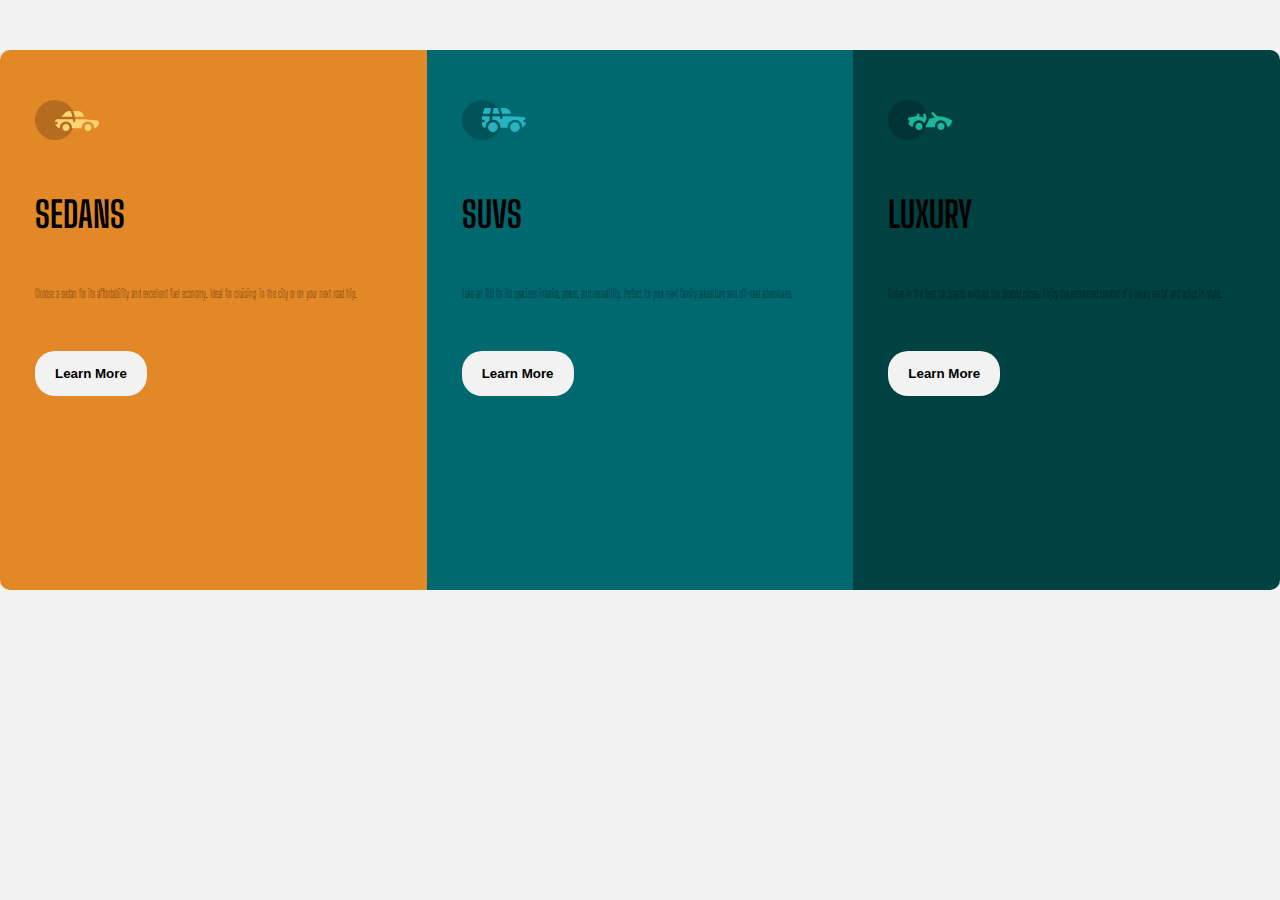
==== index.html @ 9f795fcb "Finally succeeded with the exercise files" ====
<!DOCTYPE html>
<html lang="en">
  <head>
    <meta charset="UTF-8" />
    <meta http-equiv="X-UA-Compatible" content="IE=edge" />
    <meta name="viewport" content="width=device-width, initial-scale=1.0" />
    <title>Flex Exercise</title>
    <link
      rel="shortcut icon"
      href="/images/favicon-32x32.png"
      type="image/x-icon"
    />
    <style>
      @import url("https://fonts.googleapis.com/css2?family=Big+Shoulders+Display:wght@700&family=Lexend+Deca&display=swap");

      * {
        padding: 0;
        margin: 0;
      }
      body {
        background-color: hsl(0, 0%, 95%);
        font-family: "Big Shoulders Display", "Lexend Deca", sans-serif;
      }
      #main-container {
        display: flex;
        margin-left: auto;
        margin-right: auto;
        margin-top: 50px;
        min-height: 60vh;
        max-width: 1440px;
      }
      #box1,
      #box2,
      #box3 {
        width: 33.333%;
        padding-left: 15px;
      }
      #box1 {
        background-color: hsl(31, 77%, 52%);
        border-radius: 10px 0 0 10px;
      }
      #box2 {
        background-color: hsl(184, 100%, 22%);
      }
      #box3 {
        background-color: hsl(179, 100%, 13%);
        border-radius: 0 10px 10px 0;
      }
      img,
      h2,
      p,
      button {
        margin-left: 20px;
        margin-top: 50px;
      }
      h2 {
        font-size: 36px;
      }
      p {
        font-size: 12px;
        font-weight: 100;
      }
      button {
        background-color: hsl(0, 0%, 95%);
        border: none;
        padding: 15px 20px;
        border-radius: 20px;
        font-weight: bold;
        margin-bottom: 30px;
        margin-top: 50px;
      }
      #box1 button:hover {
        background-color: hsl(31, 77%, 52%);
        border: 3px solid white;
      }
      #box2 button:hover {
        background-color: hsl(184, 100%, 22%);
        border: 3px solid white;
      }
      #box3 button:hover {
        background-color: hsl(179, 100%, 13%);
        border: 3px solid white;
      }
    </style>
  </head>
  <body>
    <div id="main-container">
      <div id="box1">
        <figure>
          <img src="/images/icon-sedans.svg" alt="Sedan" />
        </figure>
        <h2>SEDANS</h2>
        <p>
          Choose a sedan for its affordability and excellent fuel economy. Ideal
          for cruising in the city or on your next road trip.
        </p>
        <button type="submit">Learn More</button>
      </div>
      <!--end of box1-->
      <div id="box2">
        <figure>
          <img src="/images/icon-suvs.svg" alt="Sedan" />
        </figure>
        <h2>SUVS</h2>
        <p>
          Take an SUV for its spacious interior, power, and versatility. Perfect
          for your next family adventure and off-road adventures.
        </p>
        <button type="submit">Learn More</button>
      </div>
      <!--end of box2-->
      <div id="box3">
        <figure>
          <img src="/images/icon-luxury.svg" alt="Sedan" />
        </figure>
        <h2>LUXURY</h2>
        <p>
          Cruise in the best car brands without the bloated prices. Enjoy the
          enhanced comfort of a luxury rental and arrive in style.
        </p>
        <button type="submit">Learn More</button>
      </div>
      <!--end of box3-->
    </div>
    <!--end of main container-->
  </body>
</html>
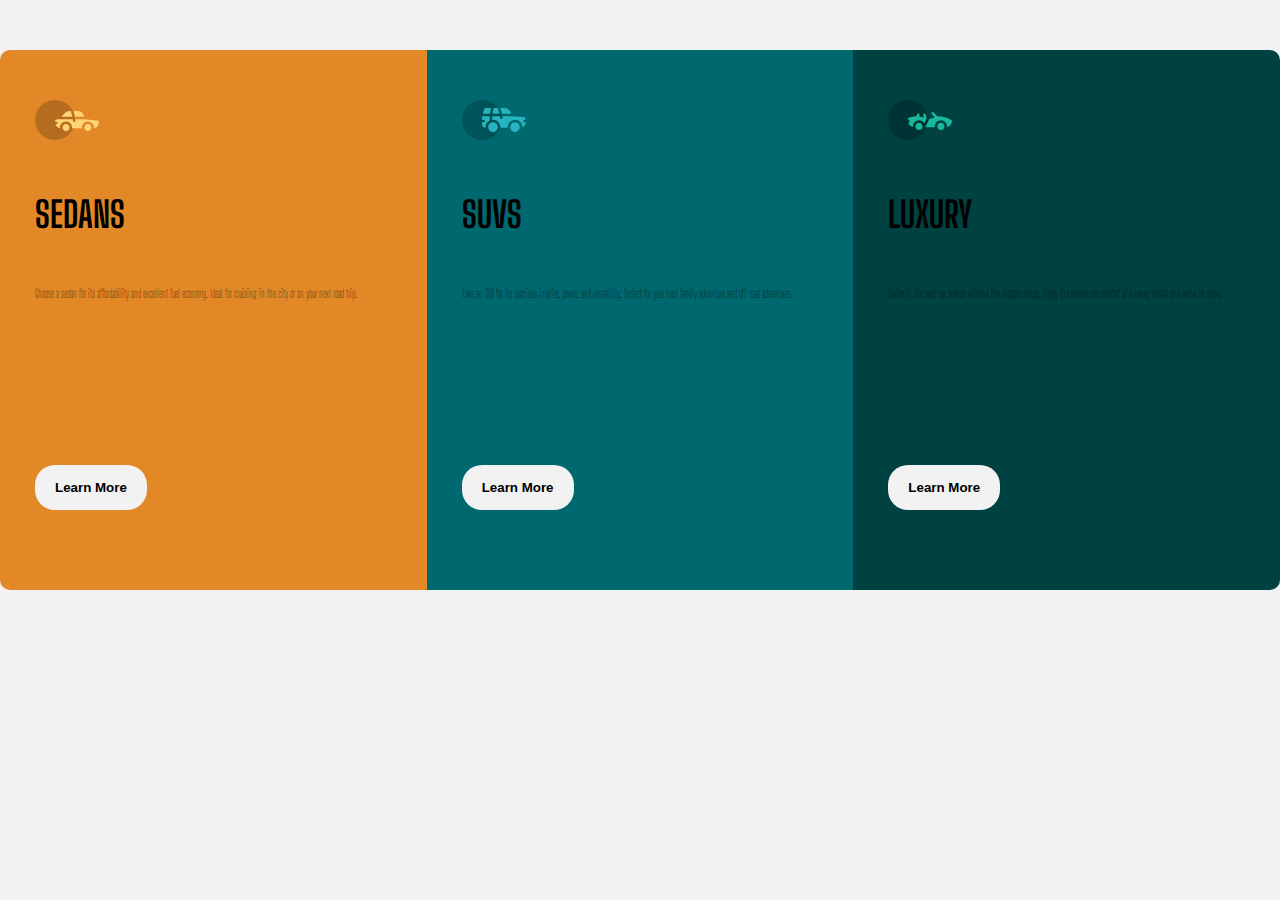
==== commit b06f44bc: "Fixed the positioning of the buttoms at the bottom of each flex section" ====
--- a/index.html
+++ b/index.html
@@ -93,7 +93,7 @@
         <p>
           Choose a sedan for its affordability and excellent fuel economy. Ideal
           for cruising in the city or on your next road trip.
-        </p>
+        </p><br><br><br><br><br><br>
         <button type="submit">Learn More</button>
       </div>
       <!--end of box1-->
@@ -105,7 +105,7 @@
         <p>
           Take an SUV for its spacious interior, power, and versatility. Perfect
           for your next family adventure and off-road adventures.
-        </p>
+        </p><br><br><br><br><br><br>
         <button type="submit">Learn More</button>
       </div>
       <!--end of box2-->
@@ -117,7 +117,7 @@
         <p>
           Cruise in the best car brands without the bloated prices. Enjoy the
           enhanced comfort of a luxury rental and arrive in style.
-        </p>
+        </p><br><br><br><br><br><br>
         <button type="submit">Learn More</button>
       </div>
       <!--end of box3-->
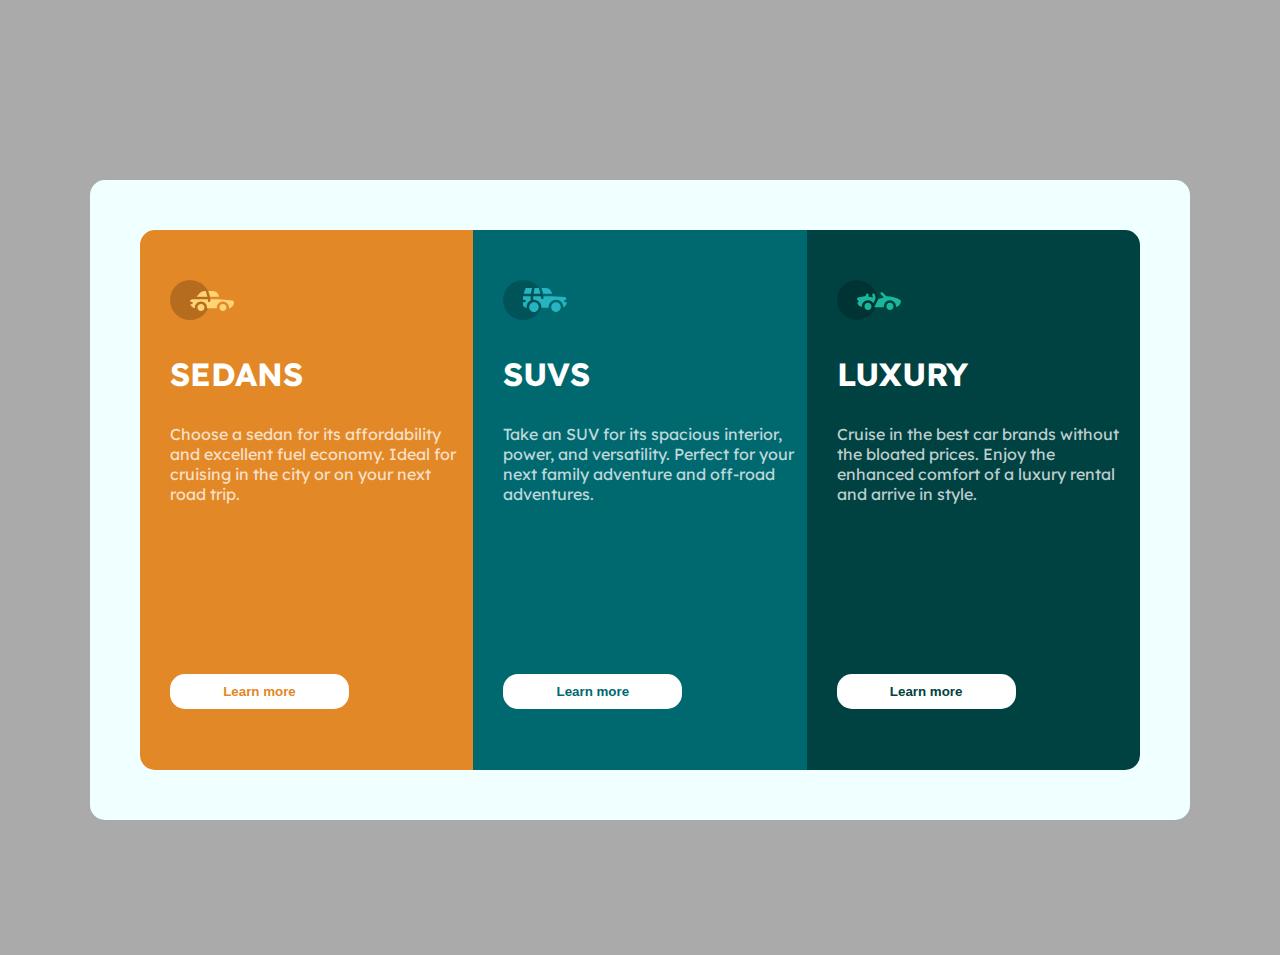
==== commit 978340e3: "Final corrections" ====
--- a/index.html
+++ b/index.html
@@ -1,127 +1,45 @@
 <!DOCTYPE html>
 <html lang="en">
-  <head>
-    <meta charset="UTF-8" />
-    <meta http-equiv="X-UA-Compatible" content="IE=edge" />
-    <meta name="viewport" content="width=device-width, initial-scale=1.0" />
-    <title>Flex Exercise</title>
-    <link
-      rel="shortcut icon"
-      href="/images/favicon-32x32.png"
-      type="image/x-icon"
-    />
-    <style>
-      @import url("https://fonts.googleapis.com/css2?family=Big+Shoulders+Display:wght@700&family=Lexend+Deca&display=swap");
-
-      * {
-        padding: 0;
-        margin: 0;
-      }
-      body {
-        background-color: hsl(0, 0%, 95%);
-        font-family: "Big Shoulders Display", "Lexend Deca", sans-serif;
-      }
-      #main-container {
-        display: flex;
-        margin-left: auto;
-        margin-right: auto;
-        margin-top: 50px;
-        min-height: 60vh;
-        max-width: 1440px;
-      }
-      #box1,
-      #box2,
-      #box3 {
-        width: 33.333%;
-        padding-left: 15px;
-      }
-      #box1 {
-        background-color: hsl(31, 77%, 52%);
-        border-radius: 10px 0 0 10px;
-      }
-      #box2 {
-        background-color: hsl(184, 100%, 22%);
-      }
-      #box3 {
-        background-color: hsl(179, 100%, 13%);
-        border-radius: 0 10px 10px 0;
-      }
-      img,
-      h2,
-      p,
-      button {
-        margin-left: 20px;
-        margin-top: 50px;
-      }
-      h2 {
-        font-size: 36px;
-      }
-      p {
-        font-size: 12px;
-        font-weight: 100;
-      }
-      button {
-        background-color: hsl(0, 0%, 95%);
-        border: none;
-        padding: 15px 20px;
-        border-radius: 20px;
-        font-weight: bold;
-        margin-bottom: 30px;
-        margin-top: 50px;
-      }
-      #box1 button:hover {
-        background-color: hsl(31, 77%, 52%);
-        border: 3px solid white;
-      }
-      #box2 button:hover {
-        background-color: hsl(184, 100%, 22%);
-        border: 3px solid white;
-      }
-      #box3 button:hover {
-        background-color: hsl(179, 100%, 13%);
-        border: 3px solid white;
-      }
-    </style>
-  </head>
-  <body>
-    <div id="main-container">
-      <div id="box1">
-        <figure>
-          <img src="/images/icon-sedans.svg" alt="Sedan" />
-        </figure>
-        <h2>SEDANS</h2>
-        <p>
-          Choose a sedan for its affordability and excellent fuel economy. Ideal
-          for cruising in the city or on your next road trip.
-        </p><br><br><br><br><br><br>
-        <button type="submit">Learn More</button>
-      </div>
-      <!--end of box1-->
-      <div id="box2">
-        <figure>
-          <img src="/images/icon-suvs.svg" alt="Sedan" />
-        </figure>
-        <h2>SUVS</h2>
-        <p>
-          Take an SUV for its spacious interior, power, and versatility. Perfect
-          for your next family adventure and off-road adventures.
-        </p><br><br><br><br><br><br>
-        <button type="submit">Learn More</button>
-      </div>
-      <!--end of box2-->
-      <div id="box3">
-        <figure>
-          <img src="/images/icon-luxury.svg" alt="Sedan" />
-        </figure>
-        <h2>LUXURY</h2>
-        <p>
-          Cruise in the best car brands without the bloated prices. Enjoy the
-          enhanced comfort of a luxury rental and arrive in style.
-        </p><br><br><br><br><br><br>
-        <button type="submit">Learn More</button>
-      </div>
-      <!--end of box3-->
+<head>
+  <meta charset="UTF-8">
+  <meta http-equiv="X-UA-Compatible" content="IE=edge">
+  <meta name="viewport" content="width=device-width, initial-scale=1.0">
+  <title>Document</title>
+  <link rel="shortcut icon" href="images/favicon-32x32.png" type="image/x-icon">
+  <link rel="stylesheet" href="style.css">
+  <link rel="preconnect" href="https://fonts.googleapis.com">
+<link rel="preconnect" href="https://fonts.gstatic.com" crossorigin>
+<link href="https://fonts.googleapis.com/css2?family=Big+Shoulders+Display:wght@700&family=Lexend+Deca&display=swap" rel="stylesheet">
+</head>
+<body>
+  <main>
+    <div class="sedan">
+      <img src="images/icon-sedans.svg" alt="Sedan">
+      <h2>SEDANS</h2>
+      <p>
+        Choose a sedan for its affordability and excellent fuel economy. Ideal for cruising in the city or on your next road trip.
+      </p>
+      <br>
+      <button type="submit">Learn more</button>
     </div>
-    <!--end of main container-->
-  </body>
-</html>
+    <div class="suv">
+      <img src="images/icon-suvs.svg" alt="SUVS">
+      <h2>SUVS</h2>
+      <p>
+        Take an SUV for its spacious interior, power, and versatility. Perfect for your next family adventure and off-road adventures.
+      </p>
+      <br>
+      <button type="submit">Learn more</button>
+    </div>
+    <div class="luxury">
+      <img src="images/icon-luxury.svg" alt="Luxury">
+      <h2>LUXURY</h2>
+      <p>
+        Cruise in the best car brands without the bloated prices. Enjoy the enhanced comfort of a luxury rental and arrive in style.
+      </p>
+      <br>
+      <button type="submit">Learn more</button>
+    </div>
+  </main>
+</body>
+</html>--- a/style.css
+++ b/style.css
@@ -0,0 +1,89 @@
+*{
+  margin: 0;
+  padding: 0;
+}
+body{
+  margin-top: 20vh;
+  margin-bottom: 15vh;
+  background-color: #aaa;
+  font-family: 'Lexend Deca', 'Big Shoulders Display', sans-serif;
+  color: #fff;
+}
+main{
+  background-color: azure;
+  border: 1px solid #ccc;
+  display: flex;
+  width: 80%;
+  justify-content: center;
+  align-content: center;
+  margin-right: auto;
+  margin-left: auto;
+  padding: 50px;
+  height: 60vh;
+  border: none;
+  border-radius: 15px;
+  max-width: 1000px;
+}
+div{
+  border: none;
+  padding-left: 30px;
+  padding-right: 5px;
+  padding-top: 50px;
+
+}
+h2{
+  margin-top: 30px;
+  margin-bottom: 30px;
+  font-size: 2rem;
+}
+.sedan{
+  background-color: hsl(31, 77%, 52%);
+  width: 100%;
+  border-radius: 15px 0 0 15px;
+}
+.suv{
+  background-color: hsl(184, 100%, 22%);
+  width: 100%;
+}
+.luxury{
+  background-color: hsl(179, 100%, 13%);
+  width: 100%;
+  border-radius: 0 15px 15px 0;
+}
+.sedan button{
+  color:hsl(31, 77%, 52%);
+}
+.suv button{
+  color: hsl(184, 100%, 22%);
+}
+.luxury button{
+  color: hsl(179, 100%, 13%);
+}
+button{
+  margin-top: 150px;
+  padding: 10px;
+  border: none;
+  border-radius: 15px;
+  width: 60%;
+  background-color: #fff;
+  font-weight: 600;
+}
+p{
+  color: hsla(0, 0%, 100%, 0.75);
+}
+@media screen and (max-width: 375px) {
+  body{
+    margin: 0;
+    padding: 5px;
+  }
+  main{
+    display: flex;
+    flex-direction: column;
+    padding: 0;
+    margin-top: 5px;
+    margin-left: 3px;
+    width: 90%;
+    margin-right: 3px;
+  }
+  
+}